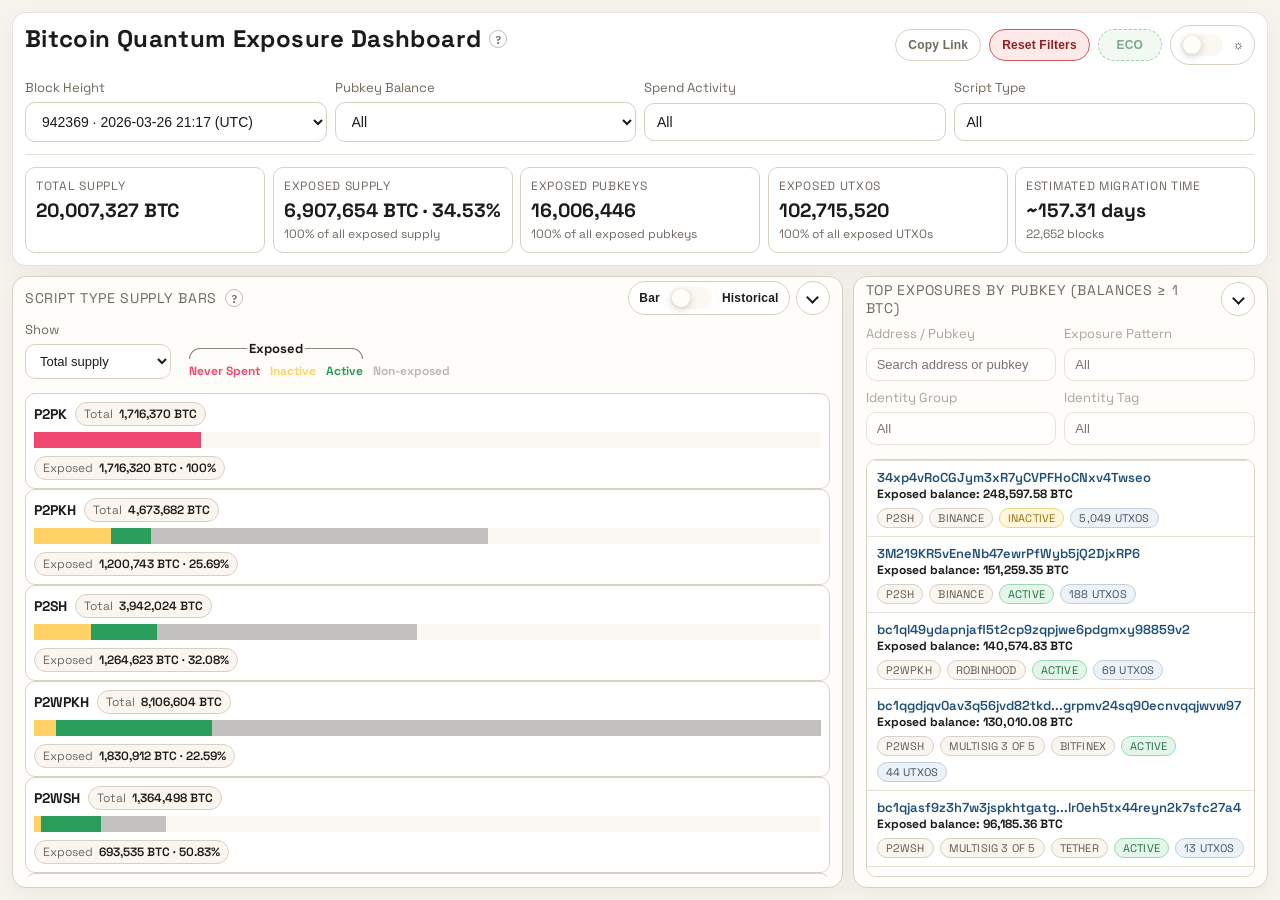
==== index.html @ a2f525e7 "Initial standalone Quantum Exposure dashboard" ====
<!doctype html>
<html lang="en">
<head>
  <meta charset="UTF-8" />
  <meta name="viewport" content="width=device-width, initial-scale=1.0" />
  <title>Quantum Exposure Launcher</title>
  <style>
    body {
      margin: 0;
      min-height: 100vh;
      display: grid;
      place-items: center;
      background: #0b0d10;
      color: #e6edf3;
      font-family: -apple-system, BlinkMacSystemFont, "Segoe UI", Roboto, sans-serif;
    }
    .card {
      width: min(560px, 92vw);
      border: 1px solid #2a2f37;
      border-radius: 14px;
      padding: 22px;
      background: #11161c;
      box-shadow: 0 10px 28px rgba(0, 0, 0, 0.35);
    }
    h1 { margin: 0 0 8px; font-size: 20px; }
    p { margin: 8px 0; line-height: 1.45; color: #b8c2cc; }
    a {
      color: #86c5ff;
      text-decoration: none;
      font-weight: 600;
    }
    a:hover { text-decoration: underline; }
  </style>
</head>
<body>
  <div class="card">
    <h1>Launching Quantum Exposure (FULL mode)...</h1>
    <p>If you are not redirected automatically, <a id="openLink" href="/webapps/quantum_exposure/dashboard.html">open the dashboard</a>.</p>
    <p>This launcher sets local runtime mode to FULL for this package.</p>
  </div>
  <script>
    (function () {
      try {
        window.localStorage.setItem("quantum-research-dashboard-runtime-mode-v1", "full");
      } catch (_err) {
        // Ignore storage failures and continue.
      }
      const target = "/webapps/quantum_exposure/dashboard.html";
      document.getElementById("openLink").setAttribute("href", target);
      window.location.replace(target);
    })();
  </script>
</body>
</html>
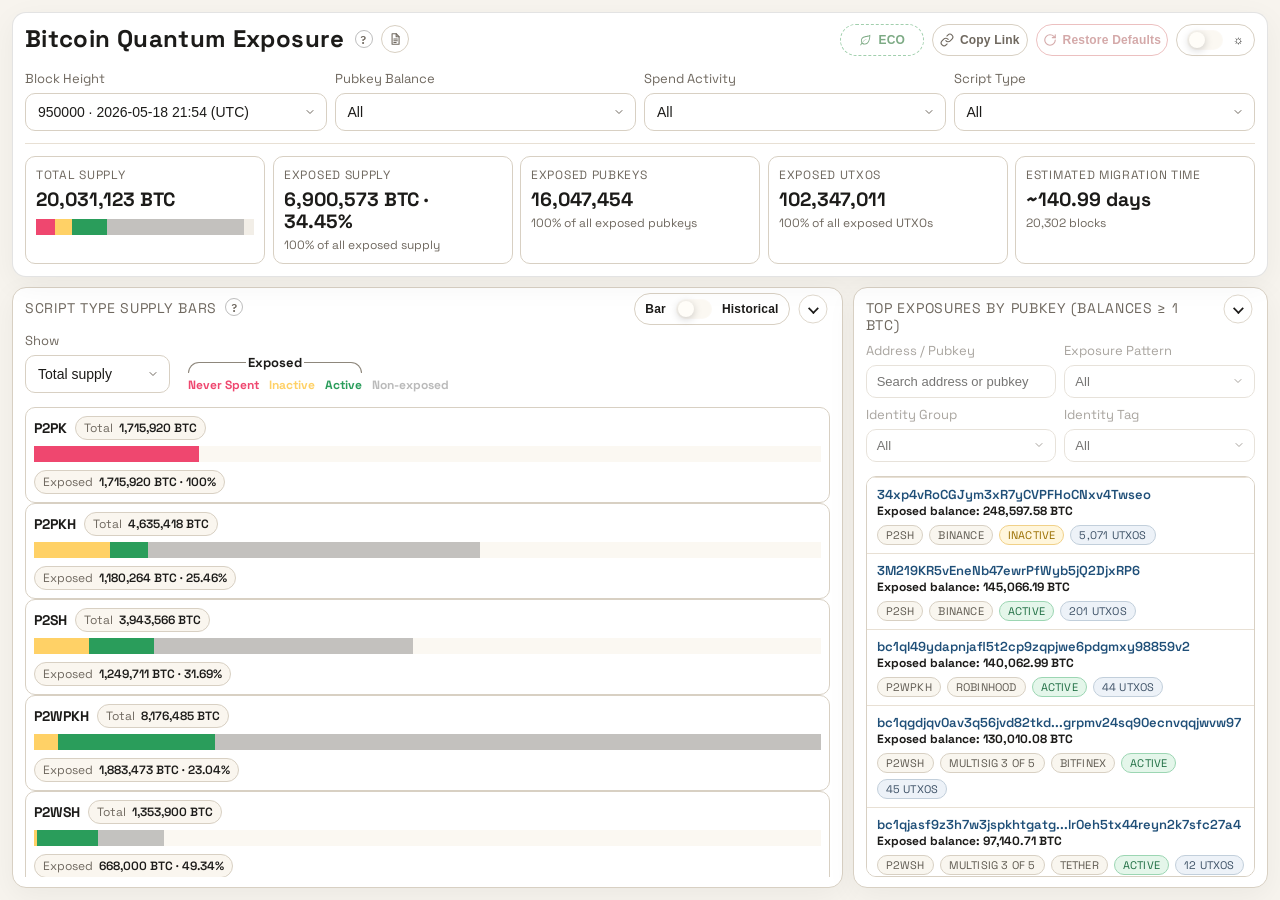
==== commit eb1a3c30: "Default quantum pages to black first paint" ====
--- a/index.html
+++ b/index.html
@@ -3,6 +3,7 @@
 <head>
   <meta charset="UTF-8" />
   <meta name="viewport" content="width=device-width, initial-scale=1.0" />
+  <style id="wsb-early-black">html,body{background:#000;color:#f1f5f7;}</style>
   <title>Quantum Exposure Launcher</title>
   <style>
     body {
